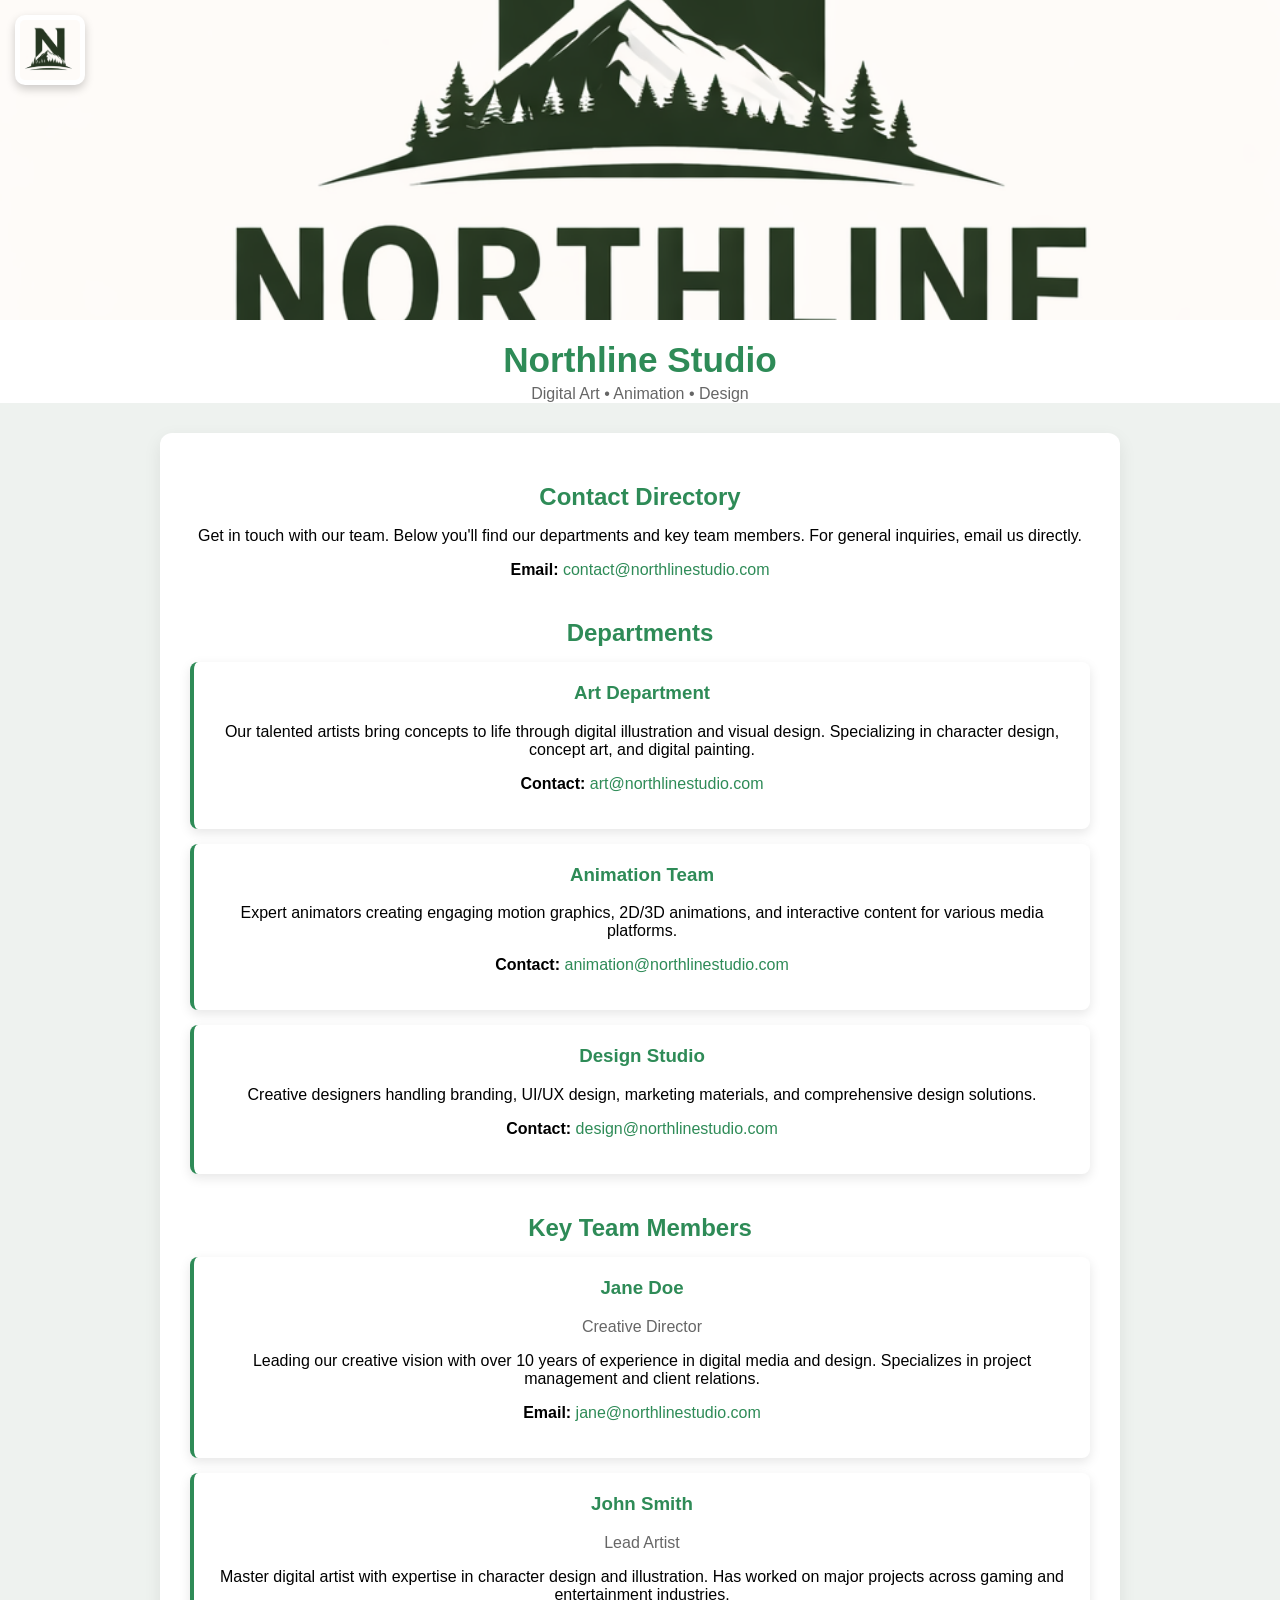
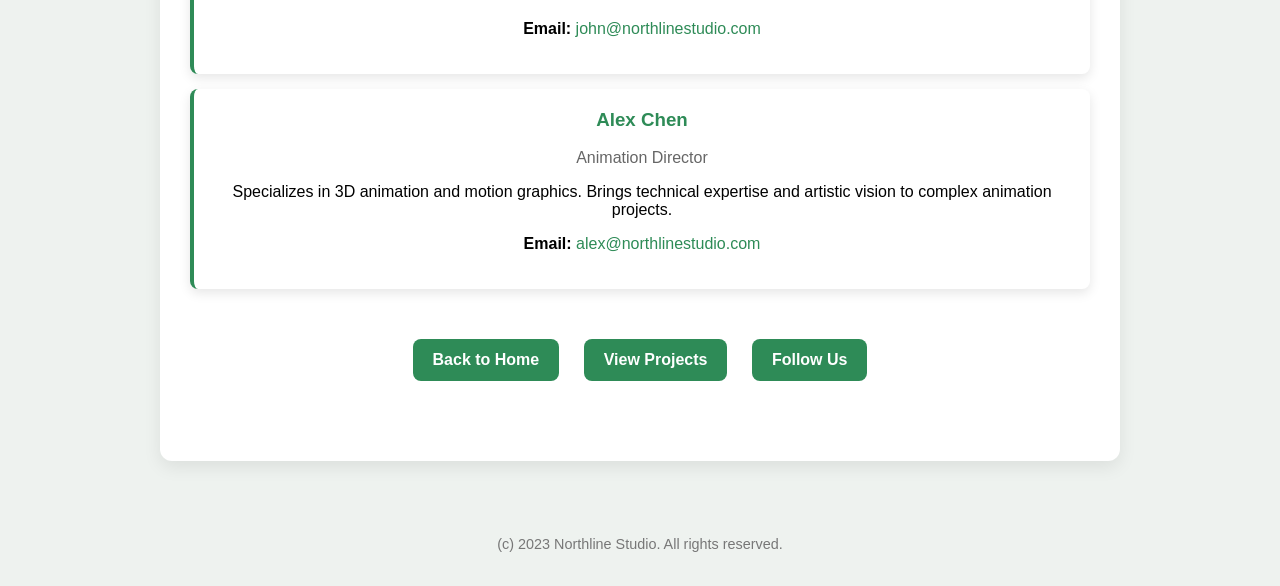
==== contact.html @ dbd073fd "Update website pages and documentation" ====
<!DOCTYPE html>
<html lang="en">
<head>
    <meta charset="UTF-8">
    <meta name="viewport" content="width=device-width, initial-scale=1.0">
    <title>Contact - Northline Studio</title>
    <link rel="stylesheet" href="style.css">
</head>
<body>
<header class="header">

    <img src="images/northline-squarelogo.png" class="icon-logo" alt="Northline icon">

    <img src="images/northline-banner.png" class="banner" alt="Northline Studio Banner">

    <h1>Northline Studio</h1>
    <p class="subtitle">Digital Art • Animation • Design</p>

</header>

    <main>
        <section>
            <h2>Contact Directory</h2>
            <p>Get in touch with our team. Below you'll find our departments and key team members. For general inquiries, email us directly.</p>
            <p><strong>Email:</strong> <a href="mailto:contact@northlinestudio.com">contact@northlinestudio.com</a></p>
        </section>

        <section>
            <h2>Departments</h2>
            <div class="department">
                <h3>Art Department</h3>
                <p>Our talented artists bring concepts to life through digital illustration and visual design. Specializing in character design, concept art, and digital painting.</p>
                <p><strong>Contact:</strong> <a href="mailto:art@northlinestudio.com">art@northlinestudio.com</a></p>
            </div>
            <div class="department">
                <h3>Animation Team</h3>
                <p>Expert animators creating engaging motion graphics, 2D/3D animations, and interactive content for various media platforms.</p>
                <p><strong>Contact:</strong> <a href="mailto:animation@northlinestudio.com">animation@northlinestudio.com</a></p>
            </div>
            <div class="department">
                <h3>Design Studio</h3>
                <p>Creative designers handling branding, UI/UX design, marketing materials, and comprehensive design solutions.</p>
                <p><strong>Contact:</strong> <a href="mailto:design@northlinestudio.com">design@northlinestudio.com</a></p>
            </div>
        </section>

        <section>
            <h2>Key Team Members</h2>
            <div class="team-member">
                <h3>Jane Doe</h3>
                <p><em>Creative Director</em></p>
                <p>Leading our creative vision with over 10 years of experience in digital media and design. Specializes in project management and client relations.</p>
                <p><strong>Email:</strong> <a href="mailto:jane@northlinestudio.com">jane@northlinestudio.com</a></p>
            </div>
            <div class="team-member">
                <h3>John Smith</h3>
                <p><em>Lead Artist</em></p>
                <p>Master digital artist with expertise in character design and illustration. Has worked on major projects across gaming and entertainment industries.</p>
                <p><strong>Email:</strong> <a href="mailto:john@northlinestudio.com">john@northlinestudio.com</a></p>
            </div>
            <div class="team-member">
                <h3>Alex Chen</h3>
                <p><em>Animation Director</em></p>
                <p>Specializes in 3D animation and motion graphics. Brings technical expertise and artistic vision to complex animation projects.</p>
                <p><strong>Email:</strong> <a href="mailto:alex@northlinestudio.com">alex@northlinestudio.com</a></p>
            </div>
        </section>

        <section>
            <a href="index.html" class="nav-button">Back to Home</a>
            <a href="projects.html" class="nav-button">View Projects</a>
            <a href="socials.html" class="nav-button">Follow Us</a>
        </section>

    </main>

    <footer>
        <p>(c) 2023 Northline Studio. All rights reserved.</p>
    </footer>
</body>
</html>
---- style.css ----
body {
    font-family: Arial, sans-serif;
    background-color: #eef2ef;
    margin: 0;
    padding: 0;
    text-align: center;
}

/* HEADER */
.header {
    position: relative;
    background: white;
}

/* Banner */
.banner {
    width: 100%;
    max-height: 320px;
    object-fit: cover;
    display: block;
}

/* Square logo (top-left overlay) */
.icon-logo {
    width: 60px;
    height: 60px;
    position: absolute;
    top: 15px;
    left: 15px;
    border-radius: 10px;
    box-shadow: 0 4px 10px rgba(0,0,0,0.2);
    background: white;
    padding: 5px;
}

/* Title */
h1 {
    margin: 20px 0 5px;
    color: seagreen;
    font-size: 2.2rem;
}

/* Subtitle */
.subtitle {
    margin: 0 0 20px;
    color: #666;
}

/* MAIN CARD */
main {
    max-width: 900px;
    margin: 30px auto;
    background-color: white;
    padding: 30px;
    border-radius: 12px;
    box-shadow: 0 6px 18px rgba(0,0,0,0.08);
}

/* SECTIONS */
section {
    margin-bottom: 40px;
}

h2 {
    color: seagreen;
    margin-bottom: 10px;
}

/* LINKS */
a {
    color: seagreen;
    text-decoration: none;
}

a:hover {
    text-decoration: underline;
}

/* FOOTER */
footer {
    margin-top: 40px;
    padding: 20px;
    font-size: 0.9em;
    color: #777;
}
.icon-logo:hover {
    transform: scale(1.1);
    transition: 0.2s;
}
.nav-button {
    display: inline-block;
    margin: 10px;
    padding: 12px 20px;
    background-color: seagreen;
    color: white;
    border-radius: 8px;
    text-decoration: none;
    font-weight: bold;
    transition: 0.2s;
}

.nav-button:hover {
    background-color: #246b45;
    transform: translateY(-2px);
}

/* GALLERY */
.gallery {
    display: flex;
    flex-wrap: wrap;
    justify-content: center;
    gap: 20px;
    margin: 20px 0;
}

.gallery-item {
    background-color: white;
    border-radius: 8px;
    box-shadow: 0 4px 12px rgba(0,0,0,0.1);
    padding: 15px;
    text-align: center;
    max-width: 300px;
    transition: 0.3s;
}

.gallery-item:hover {
    transform: translateY(-5px);
    box-shadow: 0 8px 20px rgba(0,0,0,0.15);
}

.gallery-item img {
    border-radius: 8px;
    margin-bottom: 10px;
}

/* DEPARTMENTS AND TEAM */
.department, .team-member {
    background-color: white;
    border-radius: 8px;
    box-shadow: 0 4px 12px rgba(0,0,0,0.1);
    padding: 20px;
    margin: 15px 0;
    border-left: 4px solid seagreen;
}

.department h3, .team-member h3 {
    color: seagreen;
    margin-top: 0;
}

.team-member em {
    color: #666;
    font-style: normal;
}
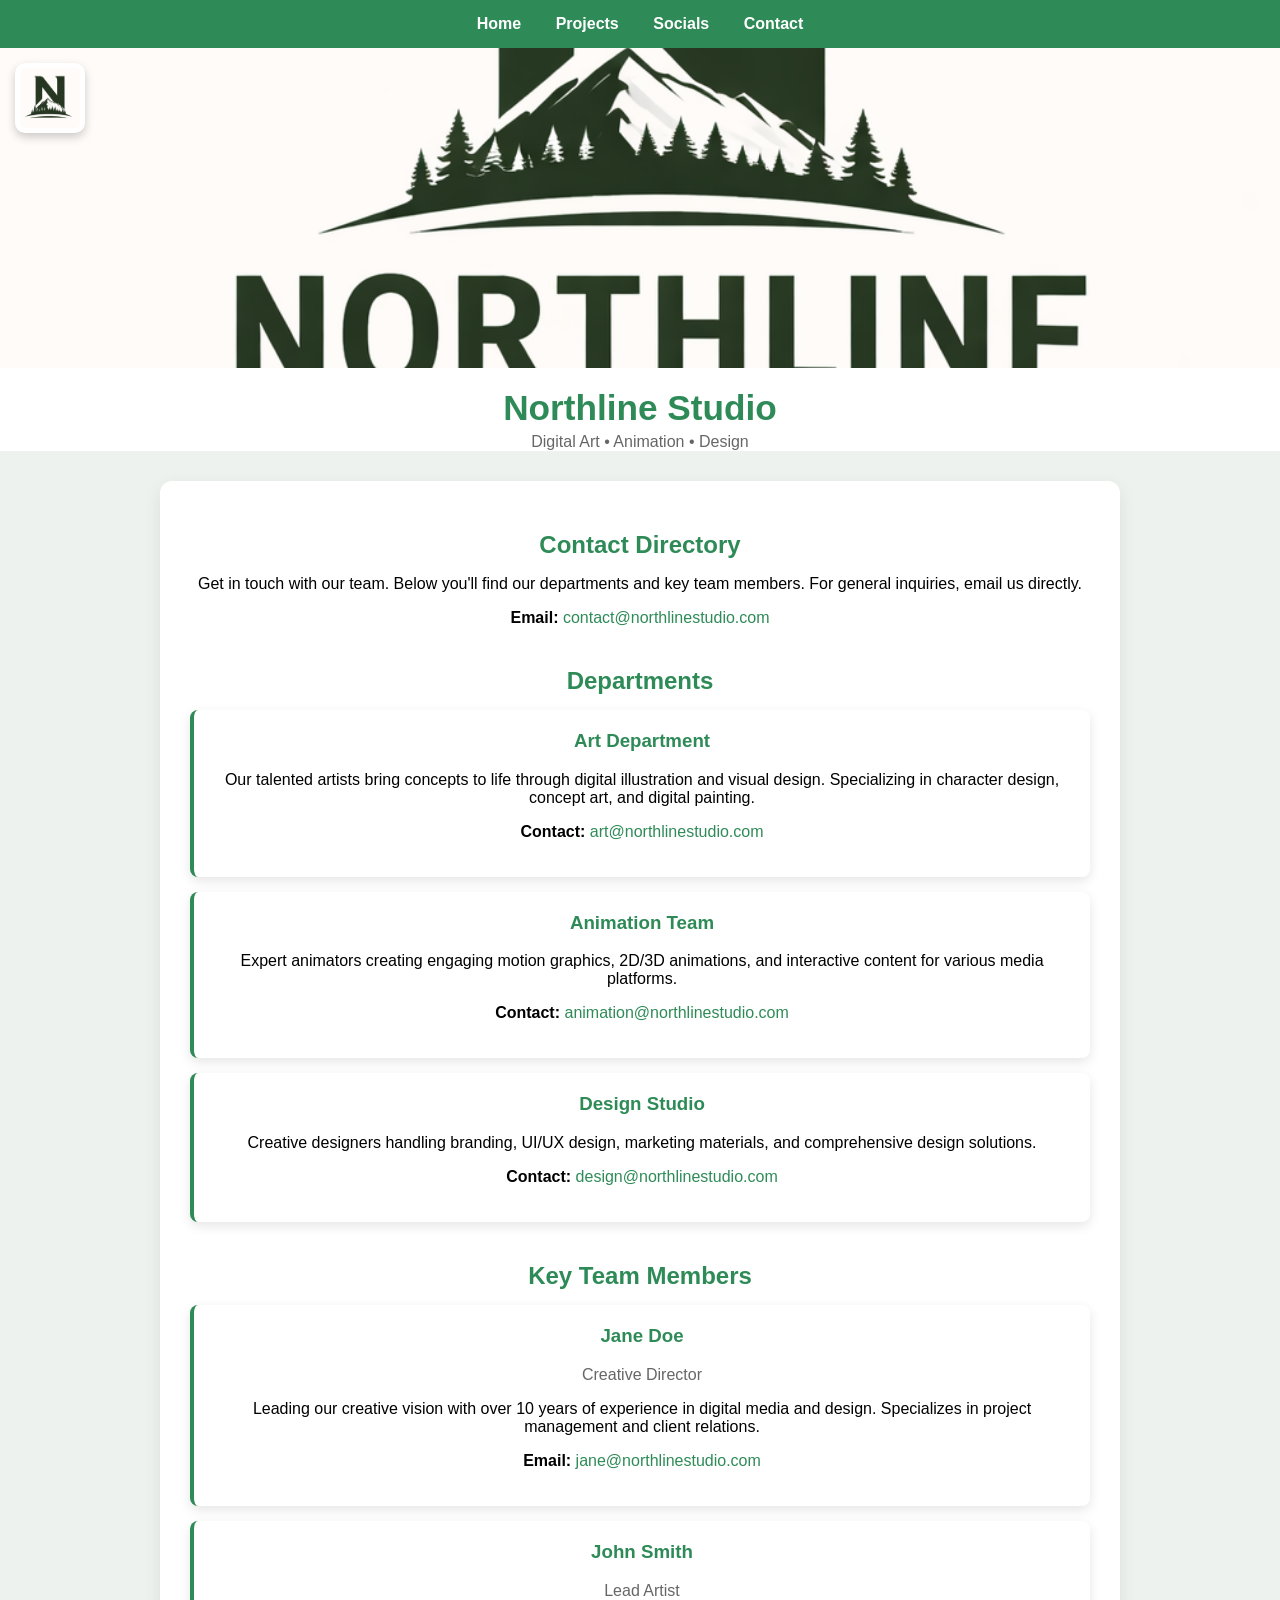
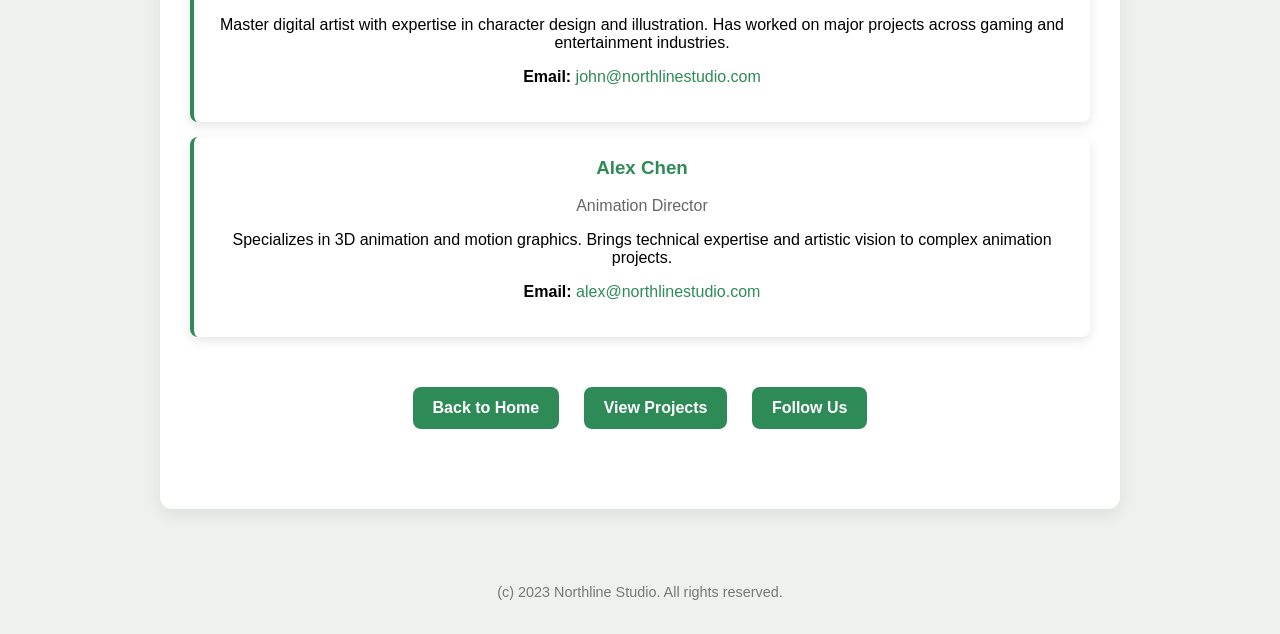
==== commit a70d6324: "Fix navbar links, update gallery placeholders, and finalize site navigation" ====
--- a/contact.html
+++ b/contact.html
@@ -7,6 +7,12 @@
     <link rel="stylesheet" href="style.css">
 </head>
 <body>
+    <nav class="navbar">
+    <a href="index.html">Home</a>
+    <a href="projects.html">Projects</a>
+    <a href="socials.html">Socials</a>
+    <a href="contact.html">Contact</a>
+</nav>
 <header class="header">
 
     <img src="images/northline-squarelogo.png" class="icon-logo" alt="Northline icon">
@@ -78,4 +84,5 @@
         <p>(c) 2023 Northline Studio. All rights reserved.</p>
     </footer>
 </body>
+
 </html>
--- a/style.css
+++ b/style.css
@@ -151,4 +151,26 @@
 .team-member em {
     color: #666;
     font-style: normal;
+}
+.navbar {
+    background-color: seagreen;
+    padding: 15px;
+    text-align: center;
+    position: sticky;
+    top: 0;
+    z-index: 1000;
+}
+
+.navbar a {
+    color: white;
+    text-decoration: none;
+    margin: 0 15px;
+    font-weight: bold;
+    font-size: 1rem;
+    transition: 0.2s;
+}
+
+.navbar a:hover {
+    text-decoration: underline;
+    transform: scale(1.05);
 }
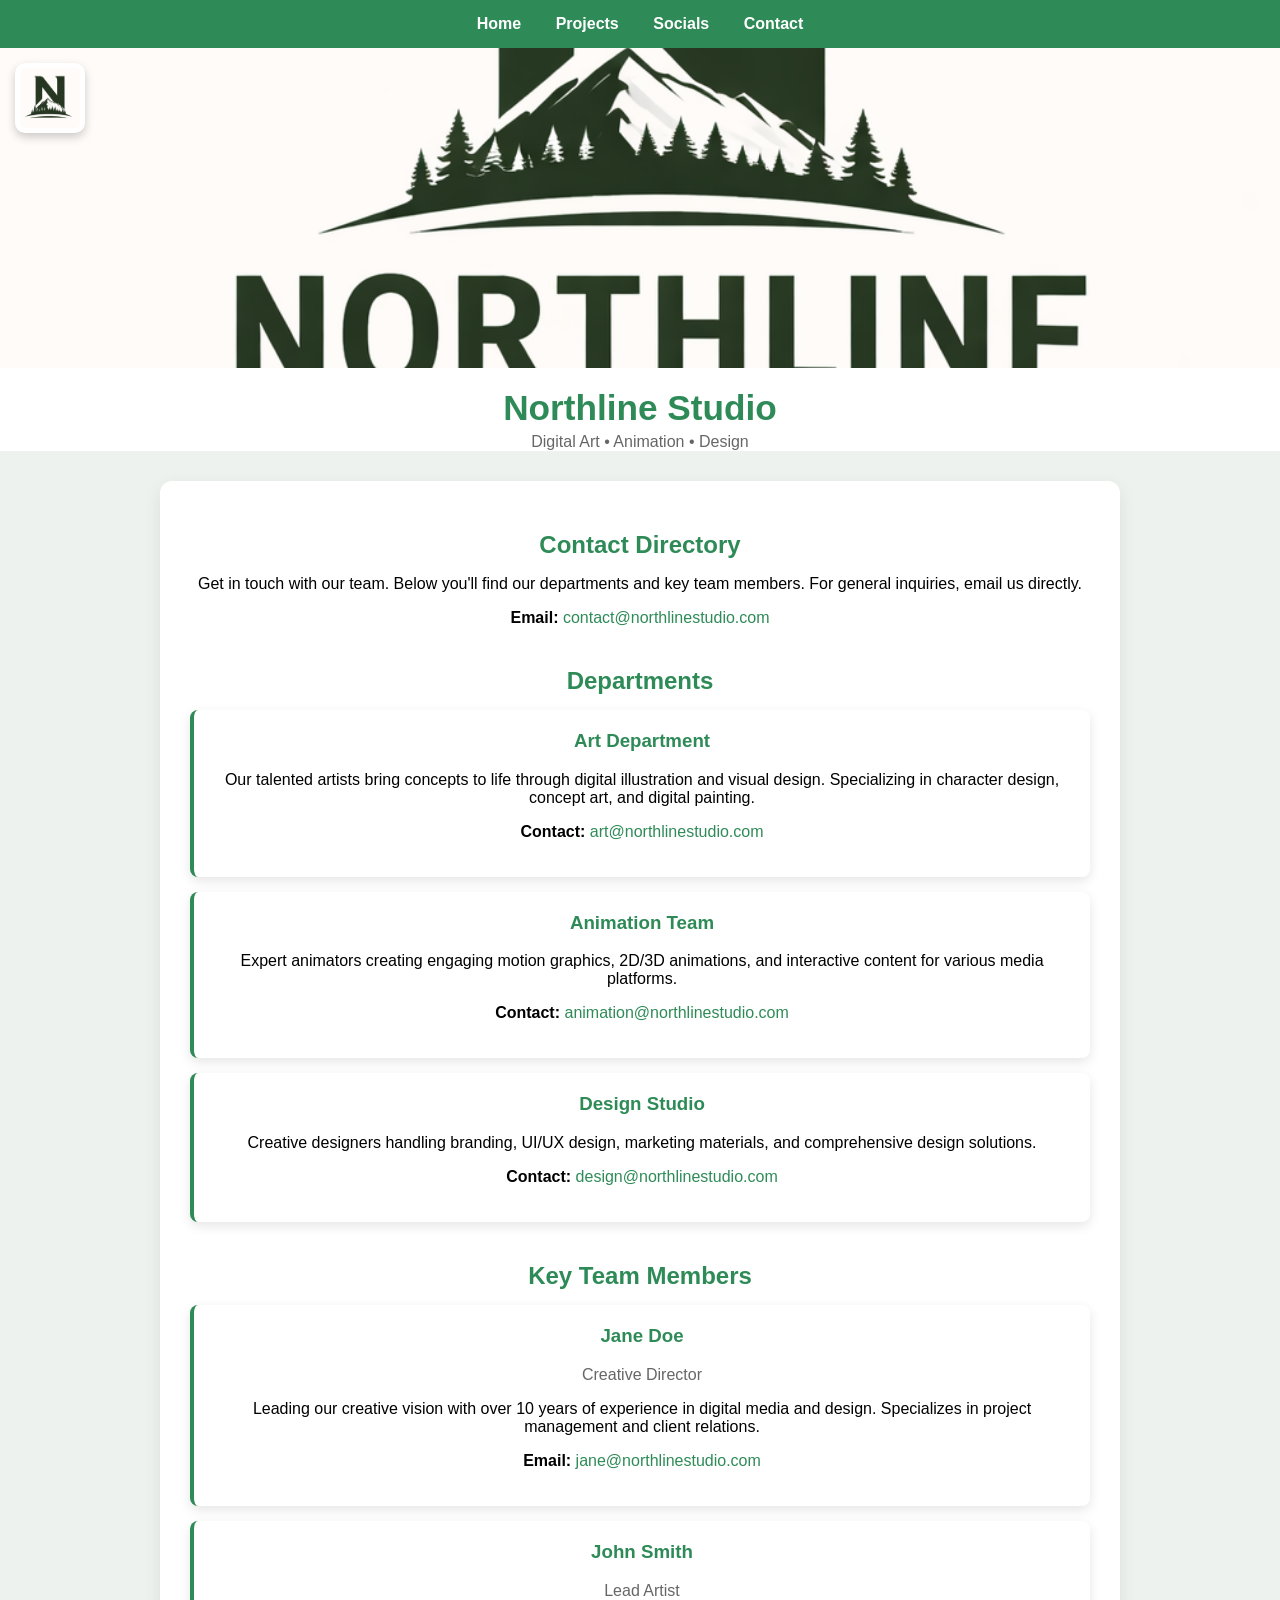
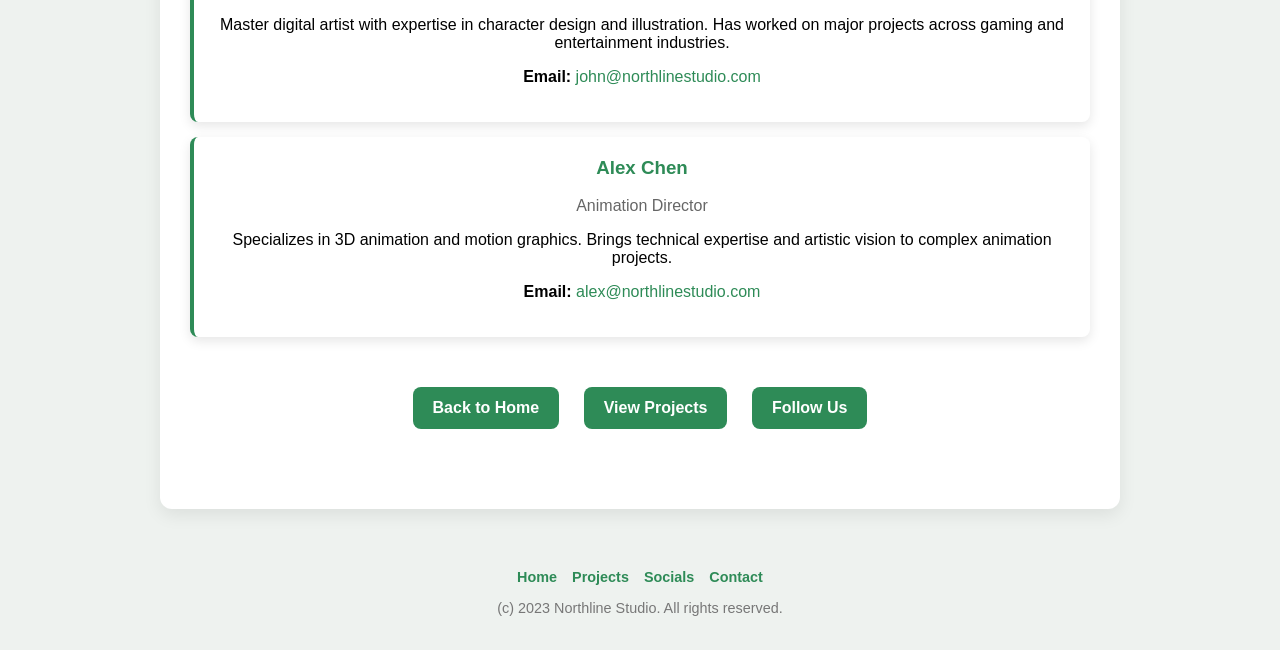
==== commit b1402516: "Add footer navigation links across all pages" ====
--- a/contact.html
+++ b/contact.html
@@ -81,6 +81,12 @@
     </main>
 
     <footer>
+        <div class="footer-nav">
+            <a href="index.html">Home</a>
+            <a href="projects.html">Projects</a>
+            <a href="socials.html">Socials</a>
+            <a href="contact.html">Contact</a>
+        </div>
         <p>(c) 2023 Northline Studio. All rights reserved.</p>
     </footer>
 </body>
--- a/style.css
+++ b/style.css
@@ -83,6 +83,25 @@
     font-size: 0.9em;
     color: #777;
 }
+
+.footer-nav {
+    display: flex;
+    justify-content: center;
+    flex-wrap: wrap;
+    gap: 15px;
+    margin-bottom: 12px;
+}
+
+.footer-nav a {
+    color: seagreen;
+    text-decoration: none;
+    font-weight: bold;
+}
+
+.footer-nav a:hover {
+    text-decoration: underline;
+}
+
 .icon-logo:hover {
     transform: scale(1.1);
     transition: 0.2s;
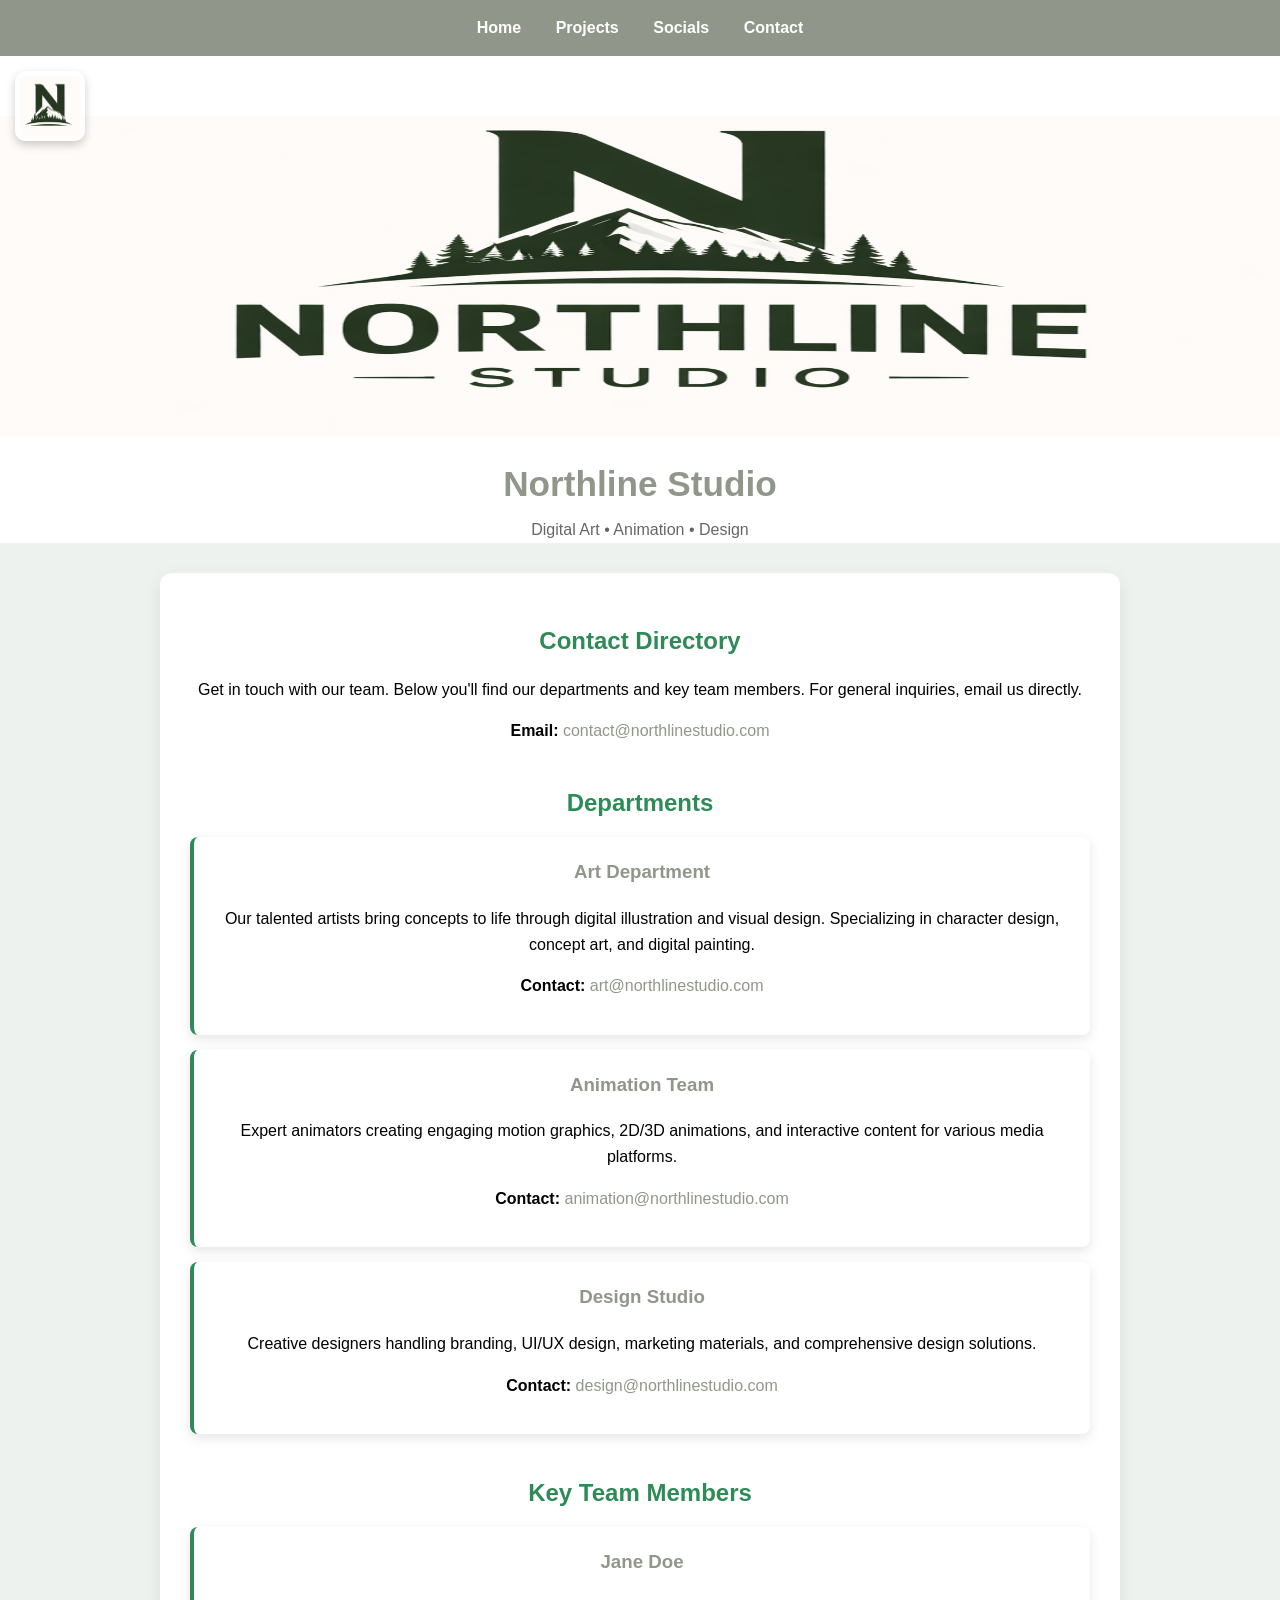
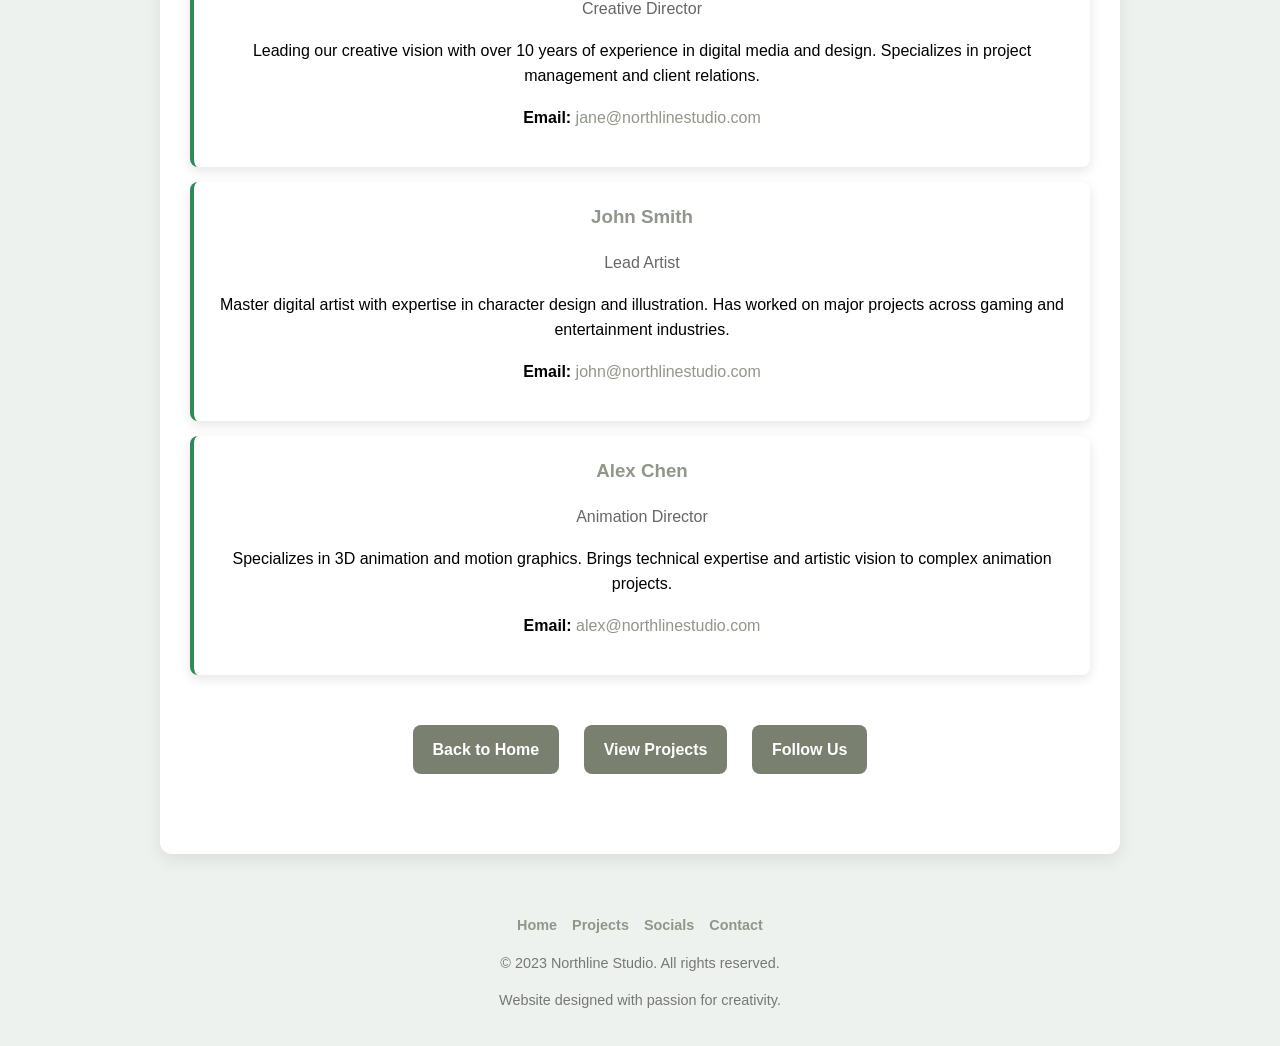
==== commit a7f72523: "Enhance site with mobile responsiveness, SEO meta tags, improved typography, and footer refinements" ====
--- a/contact.html
+++ b/contact.html
@@ -87,7 +87,8 @@
             <a href="socials.html">Socials</a>
             <a href="contact.html">Contact</a>
         </div>
-        <p>(c) 2023 Northline Studio. All rights reserved.</p>
+        <p>&copy; 2023 Northline Studio. All rights reserved.</p>
+        <p>Website designed with passion for creativity.</p>
     </footer>
 </body>
 
--- a/style.css
+++ b/style.css
@@ -1,22 +1,24 @@
 body {
-    font-family: Arial, sans-serif;
+    font-family: 'Segoe UI', Tahoma, Geneva, Verdana, sans-serif;
     background-color: #eef2ef;
     margin: 0;
     padding: 0;
     text-align: center;
+    line-height: 1.6;
 }
 
 /* HEADER */
 .header {
     position: relative;
     background: white;
+    padding-top: 60px; /* Add space for sticky navbar */
 }
 
 /* Banner */
 .banner {
     width: 100%;
     max-height: 320px;
-    object-fit: cover;
+    height: auto;
     display: block;
 }
 
@@ -36,7 +38,7 @@
 /* Title */
 h1 {
     margin: 20px 0 5px;
-    color: seagreen;
+    color: #90978A;
     font-size: 2.2rem;
 }
 
@@ -54,6 +56,11 @@
     padding: 30px;
     border-radius: 12px;
     box-shadow: 0 6px 18px rgba(0,0,0,0.08);
+    transition: box-shadow 0.3s ease;
+}
+
+main:hover {
+    box-shadow: 0 8px 24px rgba(0,0,0,0.12);
 }
 
 /* SECTIONS */
@@ -61,6 +68,75 @@
     margin-bottom: 40px;
 }
 
+.hero {
+    display: grid;
+    grid-template-columns: 1fr;
+    gap: 20px;
+    align-items: center;
+    text-align: left;
+    padding: 20px;
+    background: #f5faf6;
+    border-radius: 12px;
+    box-shadow: 0 8px 20px rgba(0,0,0,0.05);
+}
+
+@media (min-width: 900px) {
+    .hero {
+        grid-template-columns: 1fr 1fr;
+        gap: 32px;
+    }
+}
+
+.hero-image {
+    width: 100%;
+    max-width: 100%;
+    height: auto;
+    border-radius: 12px;
+    object-fit: contain;
+    max-height: 420px;
+}
+
+.hero-copy {
+    max-width: 720px;
+}
+
+.hero-label {
+    display: inline-block;
+    margin-bottom: 10px;
+    color: #4f9a70;
+    font-weight: bold;
+    text-transform: uppercase;
+    letter-spacing: 0.08em;
+    font-size: 0.9rem;
+}
+
+.hero h2 {
+    margin: 0 0 10px;
+    font-size: 2rem;
+}
+
+.hero p {
+    margin: 0 0 18px;
+    color: #4a4a4a;
+}
+
+.hero-actions {
+    display: flex;
+    flex-wrap: wrap;
+    gap: 12px;
+    align-items: center;
+}
+
+.nav-button.secondary {
+    background-color: #ffffff;
+    color: #90978A;
+    border: 2px solid #90978A;
+}
+
+.nav-button.secondary:hover {
+    background-color: #f0f8f2;
+}
+
 h2 {
     color: seagreen;
     margin-bottom: 10px;
@@ -68,7 +144,7 @@
 
 /* LINKS */
 a {
-    color: seagreen;
+    color: #90978A;
     text-decoration: none;
 }
 
@@ -93,7 +169,7 @@
 }
 
 .footer-nav a {
-    color: seagreen;
+    color: #90978A;
     text-decoration: none;
     font-weight: bold;
 }
@@ -110,7 +186,7 @@
     display: inline-block;
     margin: 10px;
     padding: 12px 20px;
-    background-color: seagreen;
+    background-color: #7A806F; /* Darker shade of #90978A */
     color: white;
     border-radius: 8px;
     text-decoration: none;
@@ -118,16 +194,16 @@
     transition: 0.2s;
 }
 
-.nav-button:hover {
-    background-color: #246b45;
-    transform: translateY(-2px);
+.nav-button:focus {
+    outline: 2px solid #7A806F;
+    outline-offset: 2px;
 }
 
 /* GALLERY */
 .gallery {
     display: flex;
-    flex-wrap: wrap;
-    justify-content: center;
+    flex-direction: column;
+    align-items: center;
     gap: 20px;
     margin: 20px 0;
 }
@@ -138,6 +214,7 @@
     box-shadow: 0 4px 12px rgba(0,0,0,0.1);
     padding: 15px;
     text-align: center;
+    width: 100%;
     max-width: 300px;
     transition: 0.3s;
 }
@@ -163,7 +240,7 @@
 }
 
 .department h3, .team-member h3 {
-    color: seagreen;
+    color: #90978A;
     margin-top: 0;
 }
 
@@ -171,8 +248,56 @@
     color: #666;
     font-style: normal;
 }
+.social-logo {
+    display: block;
+    margin: 0 auto 20px;
+    max-width: 150px;
+    height: auto;
+}
+
+/* Mobile Responsiveness */
+@media (max-width: 768px) {
+    .navbar {
+        padding: 10px;
+    }
+    .navbar a {
+        display: block;
+        margin: 5px 0;
+        font-size: 1rem;
+    }
+    main {
+        margin: 20px 10px;
+        padding: 20px;
+    }
+    .hero {
+        padding: 15px;
+        gap: 15px;
+    }
+    .hero h2 {
+        font-size: 1.8rem;
+    }
+    .hero-actions {
+        flex-direction: column;
+        align-items: stretch;
+    }
+    .nav-button {
+        margin: 5px 0;
+        width: 100%;
+        box-sizing: border-box;
+    }
+    .footer-nav {
+        flex-direction: column;
+        gap: 10px;
+    }
+    .gallery {
+        gap: 15px;
+    }
+    .department, .team-member {
+        padding: 15px;
+    }
+}
 .navbar {
-    background-color: seagreen;
+    background-color: #90978A;
     padding: 15px;
     text-align: center;
     position: sticky;
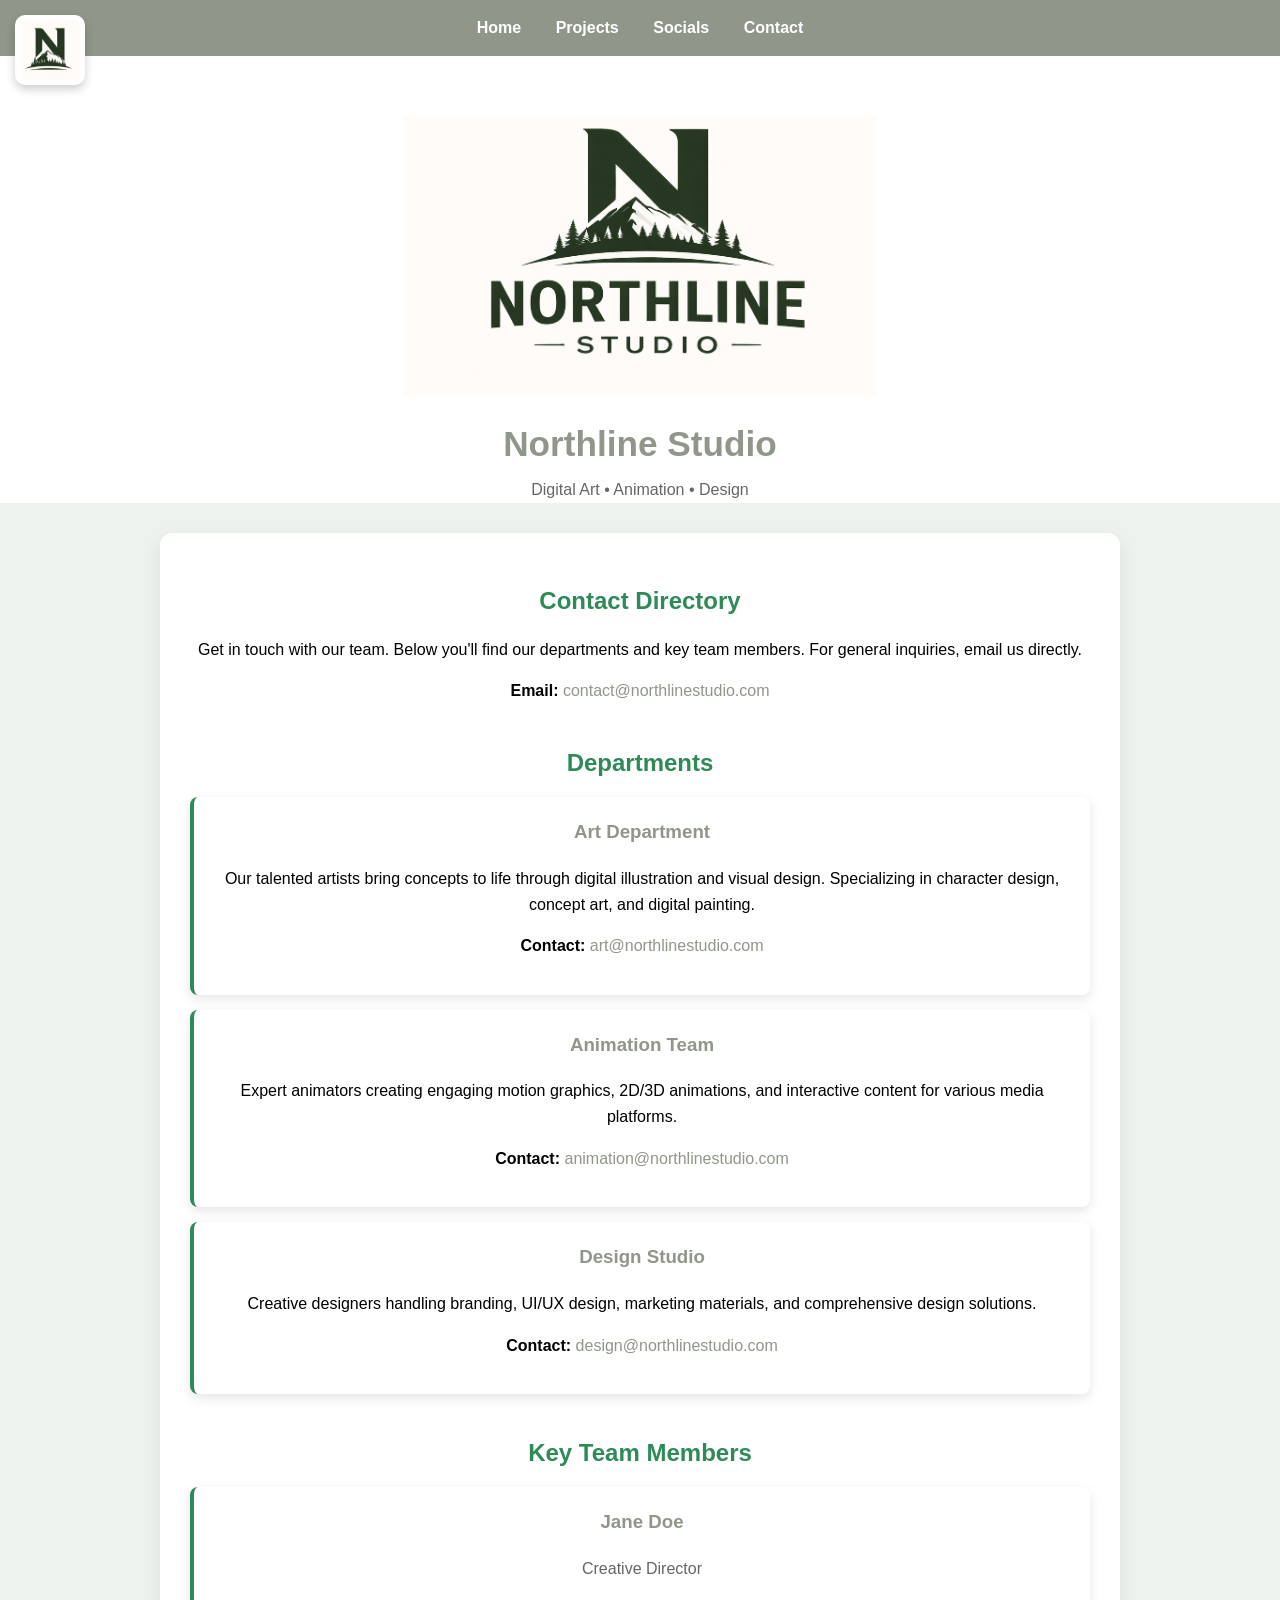
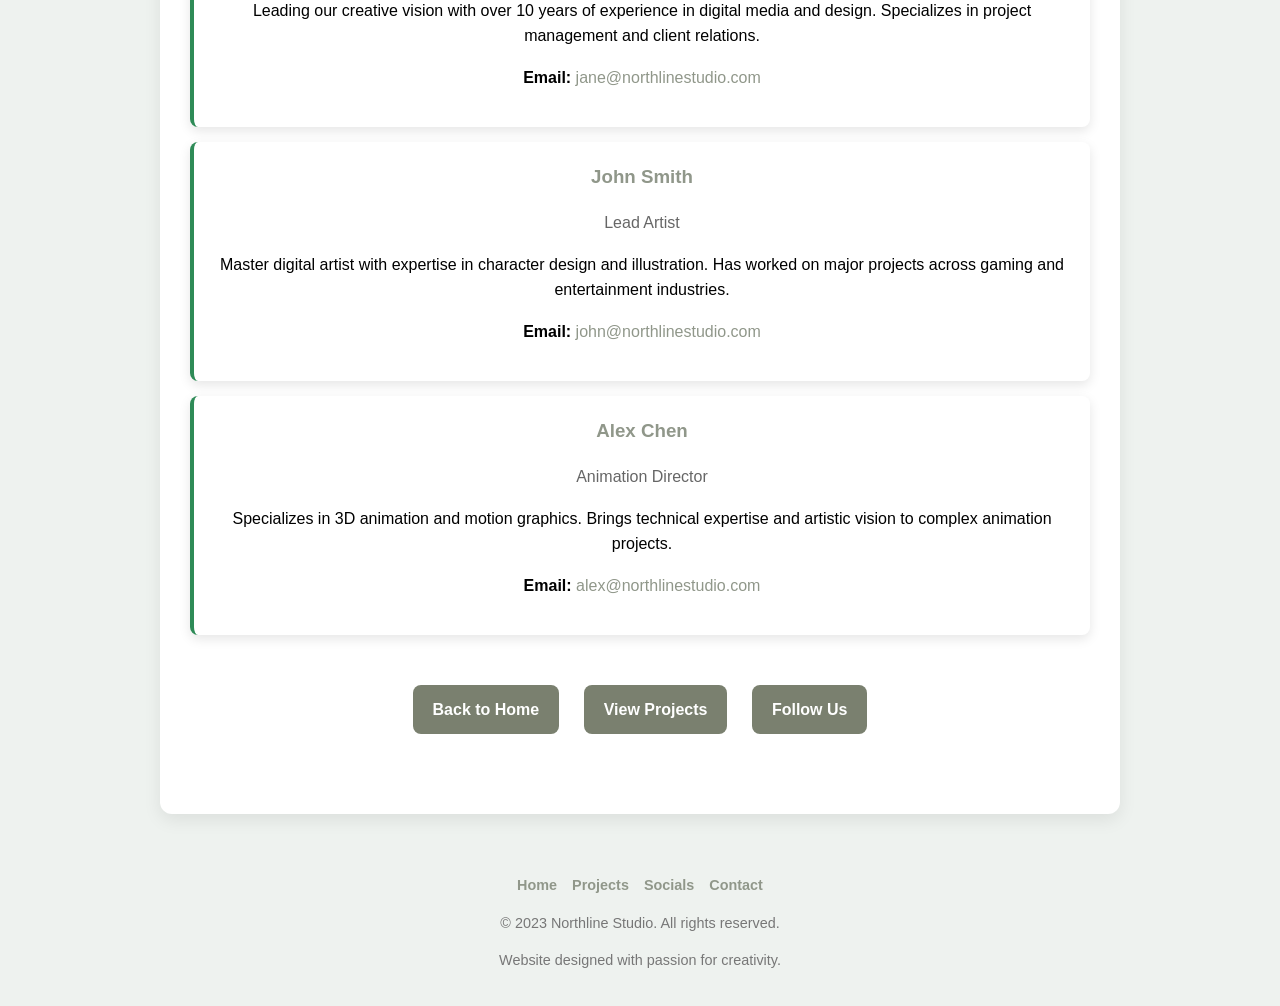
==== commit b7658b60: "Fix banner to fit without stretching, make logo a floating home button" ====
--- a/contact.html
+++ b/contact.html
@@ -15,7 +15,7 @@
 </nav>
 <header class="header">
 
-    <img src="images/northline-squarelogo.png" class="icon-logo" alt="Northline icon">
+    <a href="index.html"><img src="images/northline-squarelogo.png" class="icon-logo" alt="Northline icon"></a>
 
     <img src="images/northline-banner.png" class="banner" alt="Northline Studio Banner">
 
--- a/style.css
+++ b/style.css
@@ -17,22 +17,25 @@
 /* Banner */
 .banner {
     width: 100%;
-    max-height: 320px;
+    max-height: 280px;
     height: auto;
+    object-fit: contain;
     display: block;
 }
 
-/* Square logo (top-left overlay) */
+/* Square logo (floating) */
 .icon-logo {
     width: 60px;
     height: 60px;
-    position: absolute;
+    position: fixed;
     top: 15px;
     left: 15px;
     border-radius: 10px;
     box-shadow: 0 4px 10px rgba(0,0,0,0.2);
     background: white;
     padding: 5px;
+    z-index: 1001;
+    cursor: pointer;
 }
 
 /* Title */
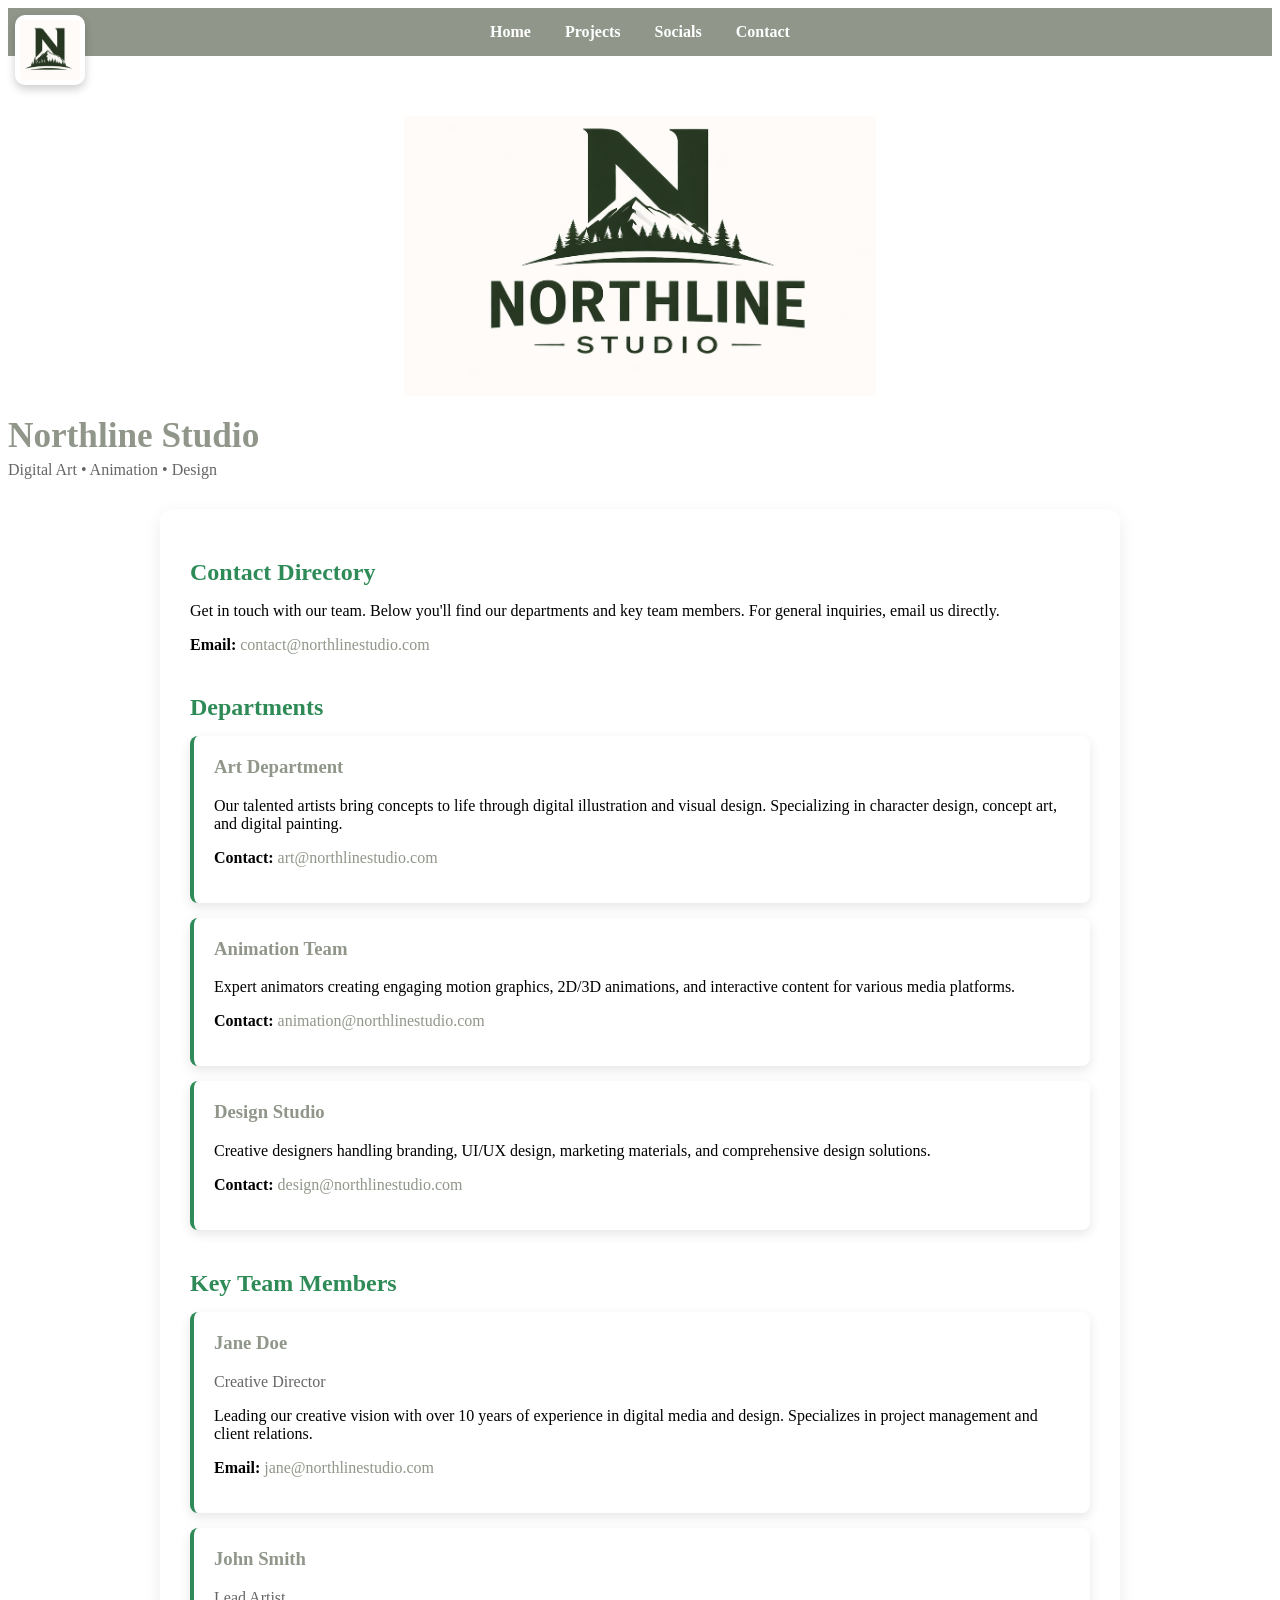
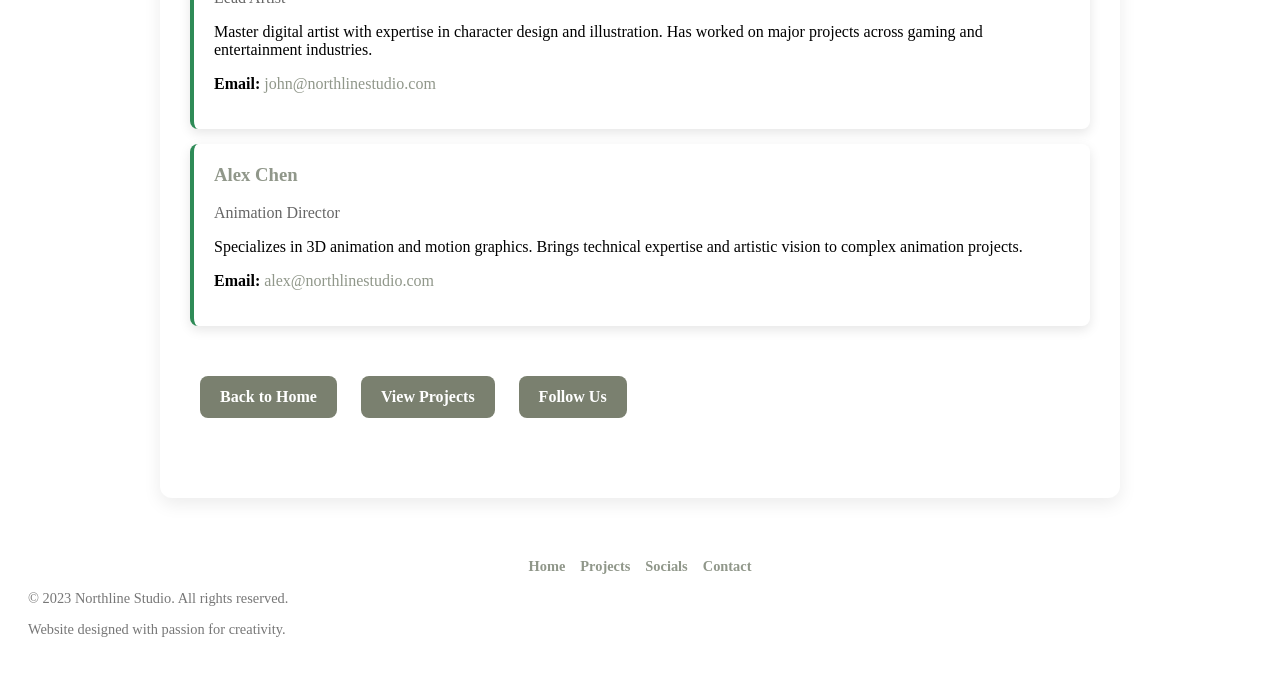
==== commit 57716b4c: "Add newsletter signup, back-to-top button, smooth scrolling, and image preloading" ====
--- a/contact.html
+++ b/contact.html
@@ -89,6 +89,7 @@
         </div>
         <p>&copy; 2023 Northline Studio. All rights reserved.</p>
         <p>Website designed with passion for creativity.</p>
+        <button id="back-to-top" class="nav-button" style="position: fixed; bottom: 20px; right: 20px; display: none;">↑ Top</button>
     </footer>
 </body>
 
--- a/style.css
+++ b/style.css
@@ -1,10 +1,5 @@
-body {
-    font-family: 'Segoe UI', Tahoma, Geneva, Verdana, sans-serif;
-    background-color: #eef2ef;
-    margin: 0;
-    padding: 0;
-    text-align: center;
-    line-height: 1.6;
+html {
+    scroll-behavior: smooth;
 }
 
 /* HEADER */
@@ -298,6 +293,33 @@
     .department, .team-member {
         padding: 15px;
     }
+    .newsletter-form {
+        flex-direction: column;
+        align-items: stretch;
+    }
+    .newsletter-form input {
+        margin-bottom: 10px;
+    }
+}
+
+/* Newsletter */
+.newsletter-form {
+    display: flex;
+    gap: 10px;
+    align-items: center;
+    max-width: 400px;
+}
+
+.newsletter-form input {
+    flex: 1;
+    padding: 10px;
+    border: 1px solid #ddd;
+    border-radius: 5px;
+    font-size: 1rem;
+}
+
+.newsletter-form button {
+    margin: 0;
 }
 .navbar {
     background-color: #90978A;
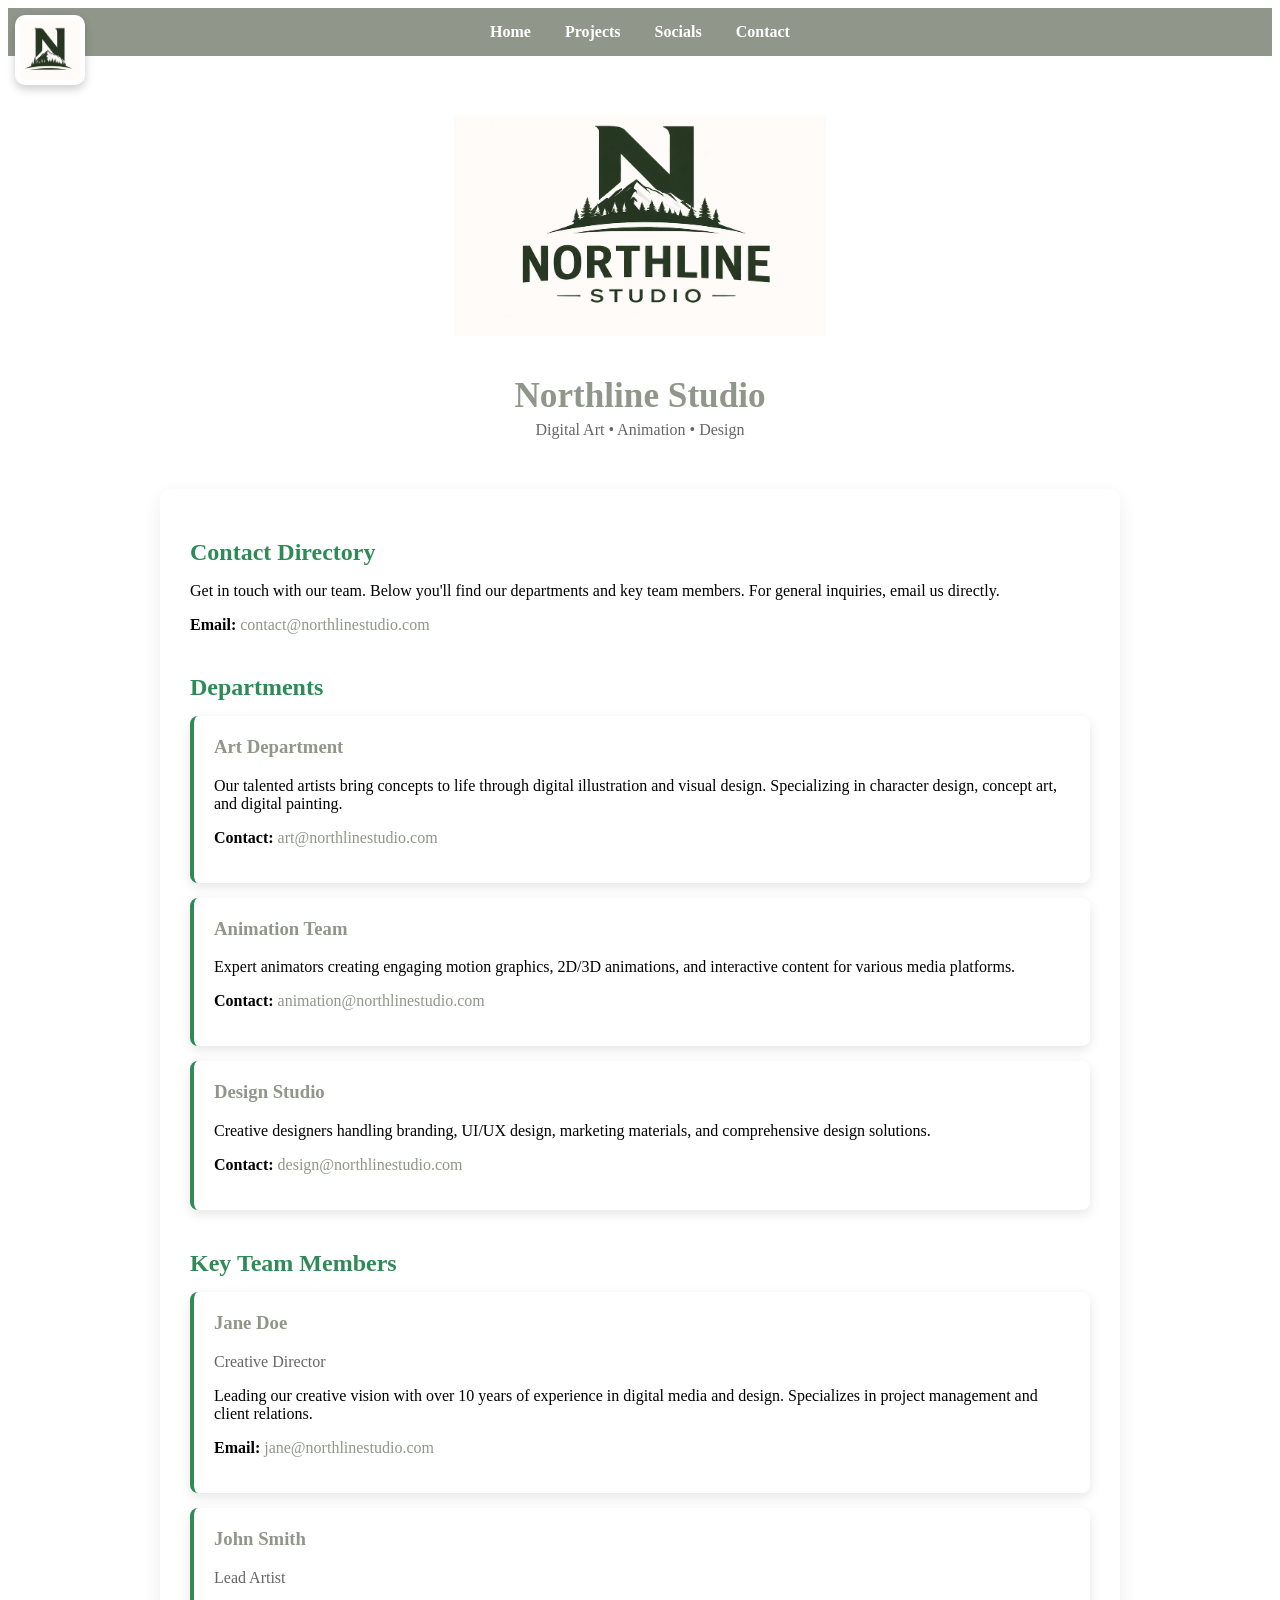
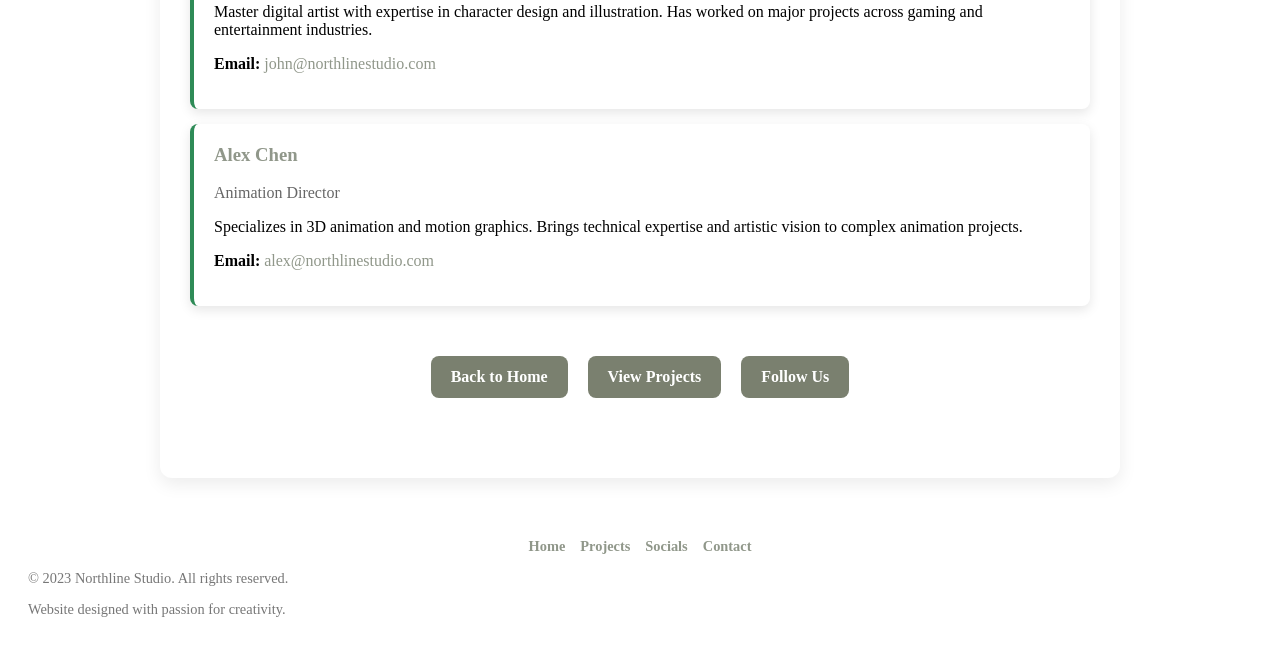
==== commit 93be6a4e: "Center contact page action buttons" ====
--- a/contact.html
+++ b/contact.html
@@ -72,7 +72,7 @@
             </div>
         </section>
 
-        <section>
+        <section class="button-row">
             <a href="index.html" class="nav-button">Back to Home</a>
             <a href="projects.html" class="nav-button">View Projects</a>
             <a href="socials.html" class="nav-button">Follow Us</a>
--- a/style.css
+++ b/style.css
@@ -7,17 +7,31 @@
     position: relative;
     background: white;
     padding-top: 60px; /* Add space for sticky navbar */
+    text-align: center;
+    display: flex;
+    flex-direction: column;
+    align-items: center;
+    justify-content: center;
+}
+
+.header h1,
+.header .subtitle {
+    width: 100%;
+    max-width: 900px;
+    text-align: center;
 }
 
 /* Banner */
 .banner {
     width: 100%;
-    max-height: 280px;
+    max-width: 800px;
     height: auto;
+    max-height: 220px;
     object-fit: contain;
     display: block;
-}
-
+    margin: 0 auto 20px;
+    border-radius: 12px;
+}
 /* Square logo (floating) */
 .icon-logo {
     width: 60px;
@@ -66,6 +80,14 @@
     margin-bottom: 40px;
 }
 
+.button-row {
+    text-align: center;
+}
+
+.button-row .nav-button {
+    margin: 10px 8px;
+}
+
 .hero {
     display: grid;
     grid-template-columns: 1fr;
@@ -199,10 +221,10 @@
 
 /* GALLERY */
 .gallery {
-    display: flex;
-    flex-direction: column;
-    align-items: center;
-    gap: 20px;
+    display: grid;
+    grid-template-columns: repeat(auto-fit, minmax(280px, 1fr));
+    justify-items: center;
+    gap: 24px;
     margin: 20px 0;
 }
 
@@ -213,7 +235,7 @@
     padding: 15px;
     text-align: center;
     width: 100%;
-    max-width: 300px;
+    max-width: 320px;
     transition: 0.3s;
 }
 
@@ -223,6 +245,8 @@
 }
 
 .gallery-item img {
+    width: 100%;
+    height: auto;
     border-radius: 8px;
     margin-bottom: 10px;
 }
